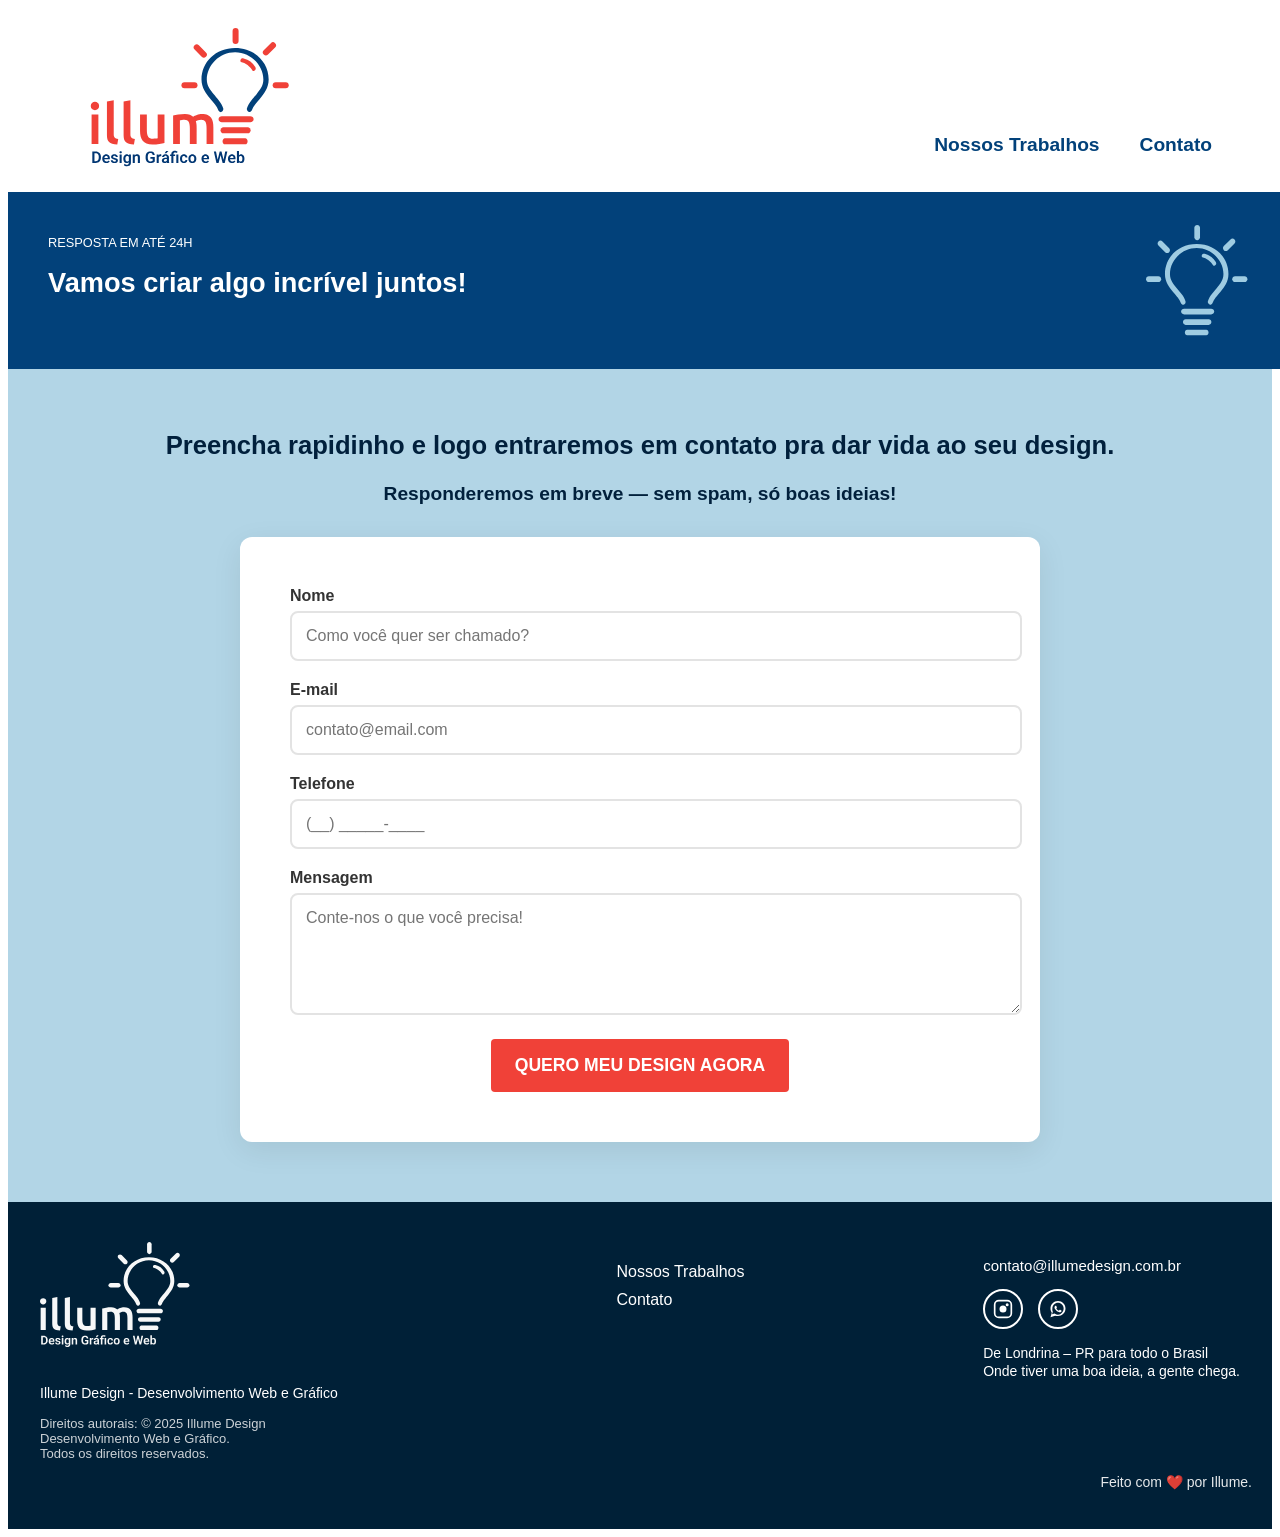
==== contato.html @ d6a2b71f "Initial site project" ====
<!DOCTYPE html>
<html lang="pt-br">

<head>
  <meta charset="UTF-8">
  <meta name="viewport" content="width=device-width, initial-scale=1.0">
  <link rel="stylesheet" href="https://cdn.jsdelivr.net/npm/swiper@11/swiper-bundle.min.css" />
  <link rel="stylesheet" href="contato.css">
  <title>Illume Design</title>
  <style>

  </style>
</head>

<body>
  <header class="header">
    <a href="index.html">
      <img src="img/logoIllume.svg" alt="Voltar para Home" class="logo" width="240" height="140">
    </a>
    <nav>
      <ul class="header-menu">
        <li><a href="/portfolio.html">Nossos Trabalhos</a></li>
        <li><a href="#contato">Contato</a></li>
      </ul>
    </nav>
  </header>
  <main class="introducao">
    <div class="introducao-conteudo">
      <div class="introducao-texto">
        <p>RESPOSTA EM ATÉ 24H</p>
        <h1>Vamos criar algo incrível juntos!</h1>
      </div>
      <img src="img/lampadadetalhe.svg" alt="Detalhe de lâmpada" width="102" height="94">
    </div>
  </main>
  <section class="formulario" id="formulario" aria-label="formulario">

    <h1>Preencha rapidinho e logo entraremos em contato pra dar vida ao seu design.</h1>
    <h2>Responderemos em breve — sem spam, só boas ideias!</h2>

    <form action="./">
      <div class="grupo">
        <label for="nome">Nome</label>
        <input type="text" id="nome" name="nome" placeholder="Como você quer ser chamado?">
      </div>

      <div class="grupo">
        <label for="email">E-mail</label>
        <input type="email" id="email" name="email" placeholder="contato@email.com">
      </div>

      <div class="grupo">
        <label for="telefone">Telefone</label>
        <input type="text" id="telefone" name="telefone" placeholder="(__) _____-____">
      </div>

      <div class="grupo">
        <label for="mensagem">Mensagem</label>
        <textarea name="mensagem" id="mensagem" rows="5" placeholder="Conte-nos o que você precisa!"></textarea>
      </div>

      <a href="pedidoenviado.html" class="btn-form">QUERO MEU DESIGN AGORA</a>
    </form>

  </section>
  <footer class="footer">
    <div class="footer-container">

      <!-- COLUNA ESQUERDA -->
      <div class="footer-colesquerda">
        <img src="img/logo rodape.svg" class="footer-logo" alt="Logo Illume">

        <p class="footer-desc">Illume Design - Desenvolvimento Web e Gráfico</p>

        <p class="footer-copy">
          Direitos autorais: © 2025 Illume Design <br> Desenvolvimento Web e Gráfico.<br>
          Todos os direitos reservados.
        </p>
      </div>



      <!-- COLUNA MEIO -->
      <div class="footer-colmeio">
        <ul>
          <li><a href="/portfolio.html">Nossos Trabalhos</a></li>
          <li><a href="/contato.html#contato">Contato</a></li>
        </ul>
      </div>

      <!-- COLUNA DIREITA -->
      <div class="footer-coldireita">

        <p class="email">contato@illumedesign.com.br</p>


        <div class="footer-icons">

          <!-- Instagram SVG -->
          <a href="https://www.instagram.com/illumedesigngraficoeweb/" target="_blank" rel="noopener" class="icon-link" aria-label="Instagram">
            <!-- SVG inline: sempre aparece e pode ser estilizado por CSS -->
            <svg class="icon" viewBox="0 0 24 24" fill="none" stroke="#ffffff" stroke-width="2" stroke-linecap="round" stroke-linejoin="round" xmlns="http://www.w3.org/2000/svg" aria-hidden="true">
              <rect x="2" y="2" width="20" height="20" rx="5" ry="5"></rect>
              <circle cx="12" cy="12" r="3.2" fill="#ffffff"></circle>
              <circle cx="17" cy="7" r="0.8" fill="#ffffff"></circle>
            </svg>
          </a>
          </a>

          <!-- WhatsApp SVG -->
          <a href="https://wa.me/5543991470501" target="_blank" rel="noopener" class="icon-link" aria-label="WhatsApp">
            <svg class="icon" viewBox="0 0 32 32" fill="none" xmlns="http://www.w3.org/2000/svg" aria-hidden="true">
              <path fill="#ffffff" d="M16 3C9.383 3 4 8.383 4 15c0 2.549.773 4.918 2.094 6.887L4 29l7.305-2.051A11.91 11.91 0 0 0 16 27c6.617 0 12-5.383 12-12S22.617 3 16 3Zm0 22c-1.77 0-3.422-.52-4.82-1.406l-.344-.219-4.344 1.219 1.238-4.25-.227-.356A9.06 9.06 0 0 1 7 15c0-4.969 4.031-9 9-9s9 4.031 9 9-4.031 10-9 10Zm5.047-6.762c-.273-.136-1.617-.797-1.87-.887-.254-.094-.441-.137-.629.135-.187.27-.723.887-.887 1.07-.164.183-.324.203-.598.067-.273-.137-1.152-.426-2.195-1.355-.811-.723-1.359-1.613-1.52-1.887-.16-.273-.018-.42.12-.555.124-.123.273-.32.41-.48.137-.16.182-.27.273-.453.09-.184.045-.34-.023-.477-.067-.135-.629-1.516-.863-2.078-.227-.547-.457-.476-.629-.484l-.539-.01c-.183 0-.477.068-.73.34-.253.273-.965.941-.965 2.293 0 1.352.992 2.66 1.129 2.844.137.184 1.953 2.98 4.75 4.164.664.286 1.182.457 1.586.586.666.213 1.27.184 1.75.113.535-.08 1.617-.66 1.848-1.297.23-.637.23-1.184.16-1.297-.067-.113-.25-.183-.523-.32Z" />
            </svg>
          </a>

          </a>

        </div>

        <p class="local">
          De Londrina – PR para todo o Brasil<br>
          Onde tiver uma boa ideia, a gente chega.
        </p>
      </div>

    </div>

    <p class="feito">
      Feito com ❤️ por Illume.
    </p>
  </footer>
</body>


</html>
---- contato.css ----
.header {
  max-width: 1200px;
  padding: 20px 10px;
  padding: 20px 60px;
  margin: 0 auto;
  display: flex;
  justify-content: space-between;
  align-items: flex-end;
}

.header-menu {
  font-family: Arial, Helvetica, sans-serif;
  display: flex;
  gap: 40px;
  list-style: none;
  padding: 0; /* Remove o espaçamento interno desnecessário */
}

.header-menu a {
  text-decoration: none;
  color: #02417a;
  font-weight: bold;
  font-size: 1.2rem;
}
.introducao {
  background-color: #02417a;
  max-width: 1200px;
  padding: 30px 40px;
  margin: 0 auto;
  align-items: center;
  width: 100%;
}
.introducao h1 {
  color: #fff;
  font-family: Arial, Helvetica, sans-serif;
  font-size: 1.7rem;
  line-height: 1.125;
  margin-bottom: 40px;
  position: relative;
}
.introducao p {
  font-family: Arial, Helvetica, sans-serif;
  font-size: 0.8rem;
  color: #fff;
}

.introducao-conteudo {
  display: flex;
  justify-content: space-between;
  align-items: center;
  gap: 20px;
}
.introducao img {
  max-width: 100%;
  height: auto;
}

/* Área do formulário */
.formulario {
  background: #b2d5e6; /* COR DO FUNDO ATRÁS DO FORMULÁRIO */
  padding: 60px 20px; /* espaço interno para não colar nas bordas */
}

.formulario form {
  max-width: 700px;
  width: 100%;
  margin: auto;
  background: #ffffff; /* fundo branco do card */
  padding: 50px;
  border-radius: 12px;
  box-shadow: 0 8px 30px rgba(0, 0, 0, 0.08);
}

/* Título */

.formulario h1 {
  margin-top: 0px;
  font-family: Arial, Helvetica, sans-serif;
  font-size: 1.6rem;
  margin-bottom: 20px;
  line-height: 1.3;
  color: #01203c;
  font-weight: 600;
  text-align: center;
}
.formulario h2 {
  font-family: Arial, Helvetica, sans-serif;
  font-size: 1.2rem;
  margin-bottom: 30px;
  line-height: 1.3;
  color: #01203c;
  font-weight: 600;
  text-align: center;
}
/* Agrupamento dos campos */
.grupo {
  color: #01203c;
  margin-bottom: 20px;
  font-family: Arial, Helvetica, sans-serif;
}

/* Labels */
.formulario label {
  display: block;
  font-weight: 600;
  margin-bottom: 6px;
  color: #333;
}

/* Inputs e textarea */
.formulario input,
.formulario textarea {
  width: 100%;
  padding: 14px;
  border: 2px solid #e3e3e3;
  border-radius: 8px;
  font-size: 1rem;
  transition: 0.3s ease;
  font-family: Arial, Helvetica, sans-serif;
  outline: none;
}

/* Efeito ao focar */
.formulario input:focus,
.formulario textarea:focus {
  border-color: #f04138; /* Cor do destaque */
  box-shadow: 0 0 0 3px rgba(255, 106, 61, 0.15);
}

/* Botão */
.btn-form {
  display:block;
  width: fit-content;       /* Botão fica do tamanho do texto */
  text-decoration: none;       /* Remove sublinhado */
  font-family: Arial, Helvetica, sans-serif;
  padding: 16px 24px;          /* Espaçamento interno */
  font-size: 1.1rem;
  border: none;
  border-radius: 4px;
  background: #f04138;
  color: #fff;
  cursor: pointer;
  font-weight: 700;
  text-align: center;
  white-space: nowrap;         /* Mantém tudo em 1 linha */
  transition: 0.3s ease;
  margin: 0 auto;    
}

/* Hover do botão */
.btn-form:hover {
   transform: translateY(-3px); /* sobe levemente */
  box-shadow: 0 6px 14px rgba(0,0,0,0.2); /* sombra premium */
}
.footer {
  background: #002037;
  padding: 40px 20px 25px;
  color: #fff;
  font-family: Arial, Helvetica, sans-serif;
}

.footer-container {
  max-width: 1200px;
  margin: auto;
  display: flex;
  align-items: flex-start;
  justify-content: space-between;
  gap: 40px;
  position: relative;
}

/* ===== COLUNAS ===== */

.footer-col {
  flex: 1;
}

.footer-colesquerda {
  max-width: 100%;
}

.footer-logo {
  width: 150px;
  margin-bottom: 20px;
}

.footer-desc {
  margin-bottom: 15px;
  font-size: 14px;
}

.footer-copy {
  font-size: 13px;
  opacity: 0.8;
}

/* ===== LISTA ===== */
.footer-colmeio li {
  list-style: none;
  padding: 5px;
}

.footer-colmeio a {
  font-family: Arial, sans-serif;
  list-style: none;
  margin-bottom: 10px;
  font-size: 16px;
  color: #fff;
  text-decoration: none;
}

/* ===== CONTATO DIREITA ===== */

.email {
  font-family: Arial, sans-serif;
  font-size: 15px;
  margin-bottom: 15px;
}

.footer-icons {
  display: flex;
  gap: 15px;
  font-size: 22px;
  margin-bottom: 15px;
}

.local {
  font-family: Arial, sans-serif;
  font-size: 14px;
  line-height: 18px;
}

/* ===== LINHA DIVISÓRIA ===== */



/* ===== FEITO COM AMOR ===== */

.feito {
  font-family: Arial, sans-serif;
  text-align: right;
  margin-top: 0px;
  font-size: 14px;
  opacity: 0.9;
}

/* ===== RESPONSIVO ===== */
@media (max-width: 900px) {
  .footer-container {
    flex-direction: column;
    text-align: center;
  }

  .footer-divider {
    display: none;
  }
}

.icon-link {
  display: inline-flex;
  width: 36px;
  height: 36px;
  align-items: center;
  justify-content: center;
  border: 2px solid #fff;
  border-radius: 50%;
  text-decoration: none;
  background: transparent;
}

.icon {
  width: 20px;
  height: 20px;
  display: block;
}
.icon-link:hover {
  background: #fff;
}
.icon-link:hover .icon {
  filter: invert(1) brightness(0);
}
.coracao {
  color: #fff;
  font-size: 1rem;
  font-family: Arial, Helvetica, sans-serif;
  text-align: right; /* Alinhei no canto inferior direito */
  margin-top: 10px;
  margin-right: 30px;
}
/* HEADER RESPONSIVO */
@media (max-width: 700px) {
  .header {
    flex-direction: column;
    gap: 20px;
    text-align: center;
    padding: 20px 20px;
  }

  .header-menu {
    flex-wrap: wrap;
    gap: 20px;
  }

  .header-menu a {
    font-size: 1rem;
  }
}

/* INTRODUÇÃO RESPONSIVA */
@media (max-width: 900px) {
  .introducao-conteudo {
    flex-direction: column;
    text-align: center;
    gap: 30px;
  }
}

/* FORMULÁRIO RESPONSIVO */
@media (max-width: 500px) {
  .formulario form {
    padding: 30px 20px;
  }

  .btn-form {
    width: 100%;
  }
}

/* FOOTER RESPONSIVO */
@media (max-width: 900px) {
  .footer-container {
    flex-direction: column;
    text-align: center;
    gap: 30px;
  }

  .footer-icons {
    justify-content: center;
  }

  .feito {
    text-align: center;
  }

  .footer-divider {
    display: none;
  }
}
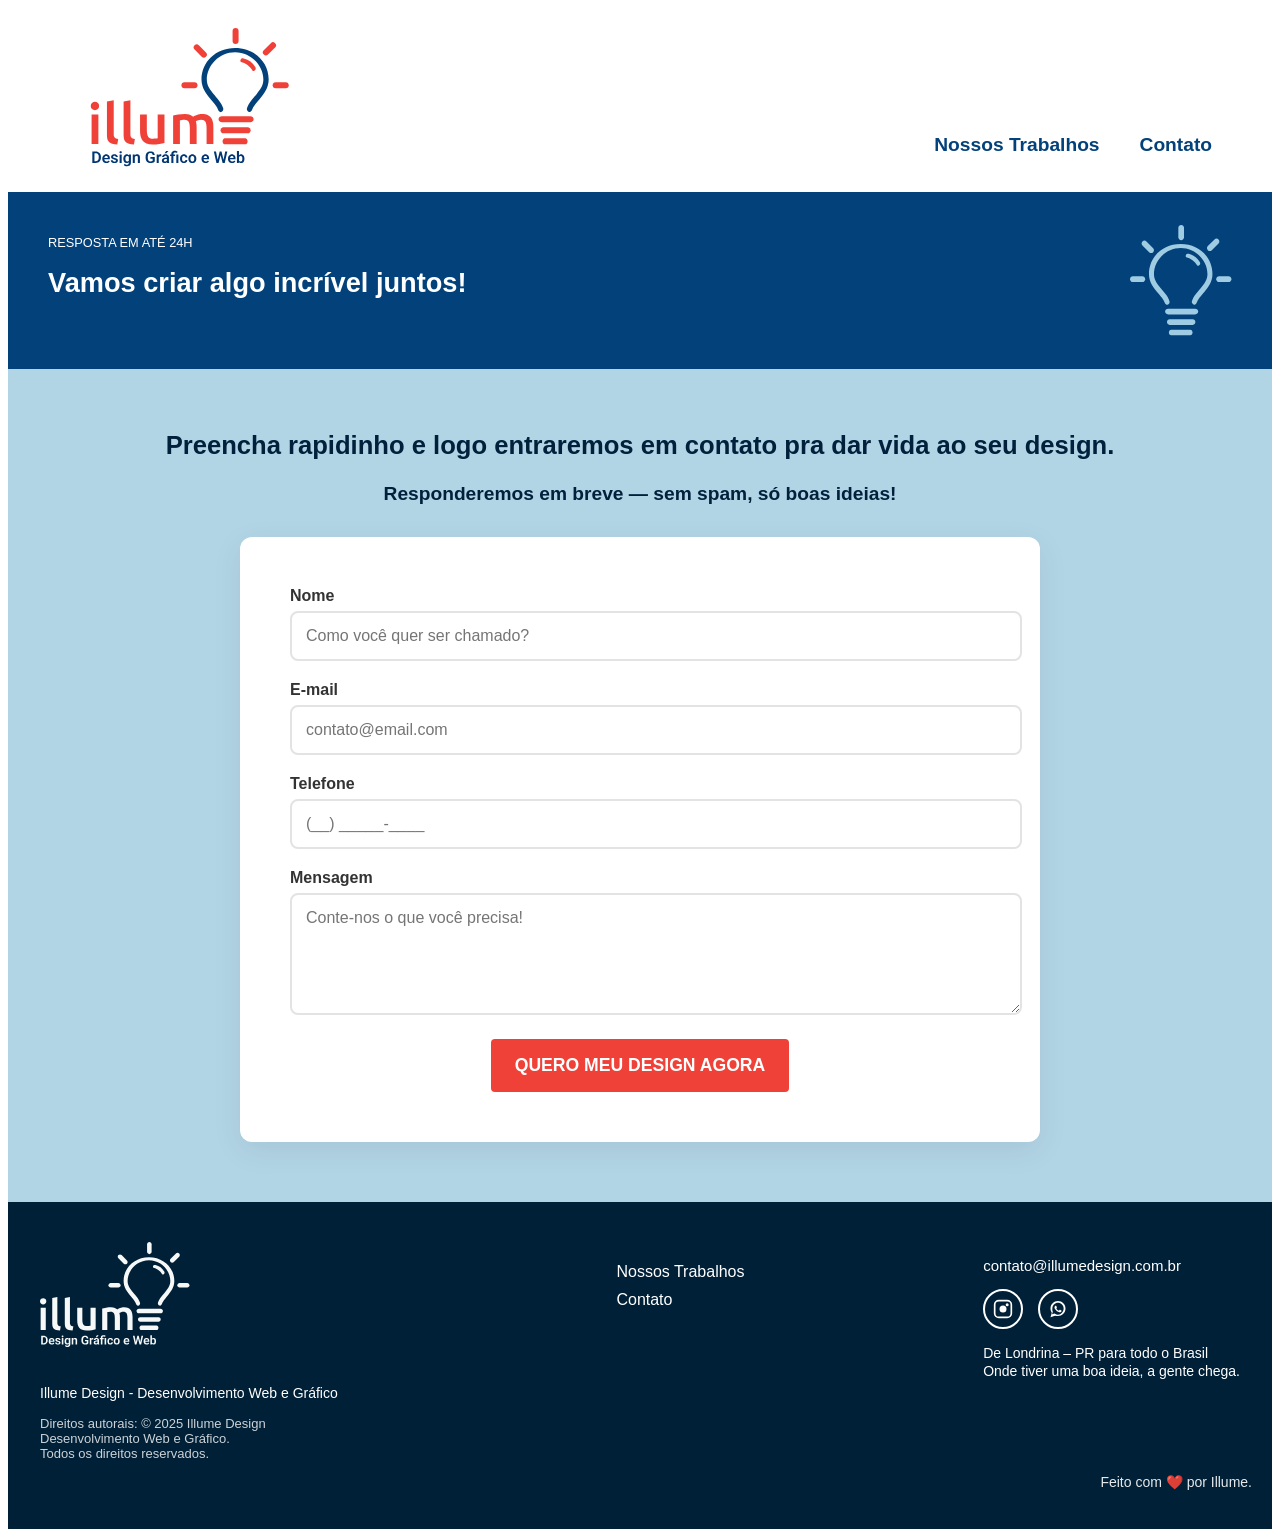
==== commit ebfe896d: "feat: Adicionado monitoramento do umami" ====
--- a/contato.html
+++ b/contato.html
@@ -7,6 +7,7 @@
   <link rel="stylesheet" href="https://cdn.jsdelivr.net/npm/swiper@11/swiper-bundle.min.css" />
   <link rel="stylesheet" href="contato.css">
   <title>Illume Design</title>
+  <script defer src="https://cloud.umami.is/script.js" data-website-id="f4958b7e-ec43-4c40-9464-a6d937c8e982"></script>
   <style>
 
   </style>
@@ -38,15 +39,20 @@
     <h1>Preencha rapidinho e logo entraremos em contato pra dar vida ao seu design.</h1>
     <h2>Responderemos em breve — sem spam, só boas ideias!</h2>
 
-    <form action="./">
+    <form action="https://api.web3forms.com/submit" method="POST">
+      <input type="hidden" name="access_key" value="fb471efd-e49a-4562-9642-ac1fc6bb3329">
+      <input type="hidden" name="subject" value="Novo contato pelo site — Illume Design">
+      <input type="hidden" name="redirect" value="https://illumedesign.com.br/pedidoenviado.html">
+      <input type="checkbox" name="botcheck" style="display: none;">
+
       <div class="grupo">
         <label for="nome">Nome</label>
-        <input type="text" id="nome" name="nome" placeholder="Como você quer ser chamado?">
+        <input type="text" id="nome" name="nome" placeholder="Como você quer ser chamado?" required>
       </div>
 
       <div class="grupo">
         <label for="email">E-mail</label>
-        <input type="email" id="email" name="email" placeholder="contato@email.com">
+        <input type="email" id="email" name="email" placeholder="contato@email.com" required>
       </div>
 
       <div class="grupo">
@@ -56,10 +62,10 @@
 
       <div class="grupo">
         <label for="mensagem">Mensagem</label>
-        <textarea name="mensagem" id="mensagem" rows="5" placeholder="Conte-nos o que você precisa!"></textarea>
+        <textarea name="mensagem" id="mensagem" rows="5" placeholder="Conte-nos o que você precisa!" required></textarea>
       </div>
 
-      <a href="pedidoenviado.html" class="btn-form">QUERO MEU DESIGN AGORA</a>
+      <button type="submit" class="btn-form">QUERO MEU DESIGN AGORA</button>
     </form>
 
   </section>
--- a/contato.css
+++ b/contato.css
@@ -1,6 +1,5 @@
 .header {
   max-width: 1200px;
-  padding: 20px 10px;
   padding: 20px 60px;
   margin: 0 auto;
   display: flex;
@@ -13,7 +12,7 @@
   display: flex;
   gap: 40px;
   list-style: none;
-  padding: 0; /* Remove o espaçamento interno desnecessário */
+  padding: 0;
 }
 
 .header-menu a {
@@ -22,14 +21,23 @@
   font-weight: bold;
   font-size: 1.2rem;
 }
+
+/* Fundo cobre toda a largura da tela */
 .introducao {
   background-color: #02417a;
+}
+
+/* Conteúdo centralizado com max-width */
+.introducao-conteudo {
   max-width: 1200px;
+  margin: 0 auto;
   padding: 30px 40px;
-  margin: 0 auto;
+  display: flex;
+  justify-content: space-between;
   align-items: center;
-  width: 100%;
-}
+  gap: 20px;
+}
+
 .introducao h1 {
   color: #fff;
   font-family: Arial, Helvetica, sans-serif;
@@ -43,13 +51,6 @@
   font-size: 0.8rem;
   color: #fff;
 }
-
-.introducao-conteudo {
-  display: flex;
-  justify-content: space-between;
-  align-items: center;
-  gap: 20px;
-}
 .introducao img {
   max-width: 100%;
   height: auto;
@@ -57,21 +58,19 @@
 
 /* Área do formulário */
 .formulario {
-  background: #b2d5e6; /* COR DO FUNDO ATRÁS DO FORMULÁRIO */
-  padding: 60px 20px; /* espaço interno para não colar nas bordas */
+  background: #b2d5e6;
+  padding: 60px 20px;
 }
 
 .formulario form {
   max-width: 700px;
   width: 100%;
   margin: auto;
-  background: #ffffff; /* fundo branco do card */
+  background: #ffffff;
   padding: 50px;
   border-radius: 12px;
   box-shadow: 0 8px 30px rgba(0, 0, 0, 0.08);
 }
-
-/* Título */
 
 .formulario h1 {
   margin-top: 0px;
@@ -92,14 +91,13 @@
   font-weight: 600;
   text-align: center;
 }
-/* Agrupamento dos campos */
+
 .grupo {
   color: #01203c;
   margin-bottom: 20px;
   font-family: Arial, Helvetica, sans-serif;
 }
 
-/* Labels */
 .formulario label {
   display: block;
   font-weight: 600;
@@ -107,7 +105,6 @@
   color: #333;
 }
 
-/* Inputs e textarea */
 .formulario input,
 .formulario textarea {
   width: 100%;
@@ -120,20 +117,18 @@
   outline: none;
 }
 
-/* Efeito ao focar */
 .formulario input:focus,
 .formulario textarea:focus {
-  border-color: #f04138; /* Cor do destaque */
+  border-color: #f04138;
   box-shadow: 0 0 0 3px rgba(255, 106, 61, 0.15);
 }
 
-/* Botão */
 .btn-form {
-  display:block;
-  width: fit-content;       /* Botão fica do tamanho do texto */
-  text-decoration: none;       /* Remove sublinhado */
-  font-family: Arial, Helvetica, sans-serif;
-  padding: 16px 24px;          /* Espaçamento interno */
+  display: block;
+  width: fit-content;
+  text-decoration: none;
+  font-family: Arial, Helvetica, sans-serif;
+  padding: 16px 24px;
   font-size: 1.1rem;
   border: none;
   border-radius: 4px;
@@ -142,16 +137,16 @@
   cursor: pointer;
   font-weight: 700;
   text-align: center;
-  white-space: nowrap;         /* Mantém tudo em 1 linha */
+  white-space: nowrap;
   transition: 0.3s ease;
-  margin: 0 auto;    
-}
-
-/* Hover do botão */
+  margin: 0 auto;
+}
+
 .btn-form:hover {
-   transform: translateY(-3px); /* sobe levemente */
-  box-shadow: 0 6px 14px rgba(0,0,0,0.2); /* sombra premium */
-}
+  transform: translateY(-3px);
+  box-shadow: 0 6px 14px rgba(0, 0, 0, 0.2);
+}
+
 .footer {
   background: #002037;
   padding: 40px 20px 25px;
@@ -169,8 +164,6 @@
   position: relative;
 }
 
-/* ===== COLUNAS ===== */
-
 .footer-col {
   flex: 1;
 }
@@ -181,6 +174,7 @@
 
 .footer-logo {
   width: 150px;
+  height: auto;
   margin-bottom: 20px;
 }
 
@@ -194,7 +188,6 @@
   opacity: 0.8;
 }
 
-/* ===== LISTA ===== */
 .footer-colmeio li {
   list-style: none;
   padding: 5px;
@@ -209,8 +202,6 @@
   text-decoration: none;
 }
 
-/* ===== CONTATO DIREITA ===== */
-
 .email {
   font-family: Arial, sans-serif;
   font-size: 15px;
@@ -229,12 +220,6 @@
   font-size: 14px;
   line-height: 18px;
 }
-
-/* ===== LINHA DIVISÓRIA ===== */
-
-
-
-/* ===== FEITO COM AMOR ===== */
 
 .feito {
   font-family: Arial, sans-serif;
@@ -242,18 +227,6 @@
   margin-top: 0px;
   font-size: 14px;
   opacity: 0.9;
-}
-
-/* ===== RESPONSIVO ===== */
-@media (max-width: 900px) {
-  .footer-container {
-    flex-direction: column;
-    text-align: center;
-  }
-
-  .footer-divider {
-    display: none;
-  }
 }
 
 .icon-link {
@@ -283,17 +256,18 @@
   color: #fff;
   font-size: 1rem;
   font-family: Arial, Helvetica, sans-serif;
-  text-align: right; /* Alinhei no canto inferior direito */
+  text-align: right;
   margin-top: 10px;
   margin-right: 30px;
 }
+
 /* HEADER RESPONSIVO */
 @media (max-width: 700px) {
   .header {
     flex-direction: column;
     gap: 20px;
     text-align: center;
-    padding: 20px 20px;
+    padding: 20px;
   }
 
   .header-menu {
@@ -312,6 +286,15 @@
     flex-direction: column;
     text-align: center;
     gap: 30px;
+    padding: 30px 20px;
+  }
+
+  .introducao img {
+    margin: 0 auto;
+  }
+
+  .introducao h1 {
+    font-size: 1.5rem;
   }
 }
 
